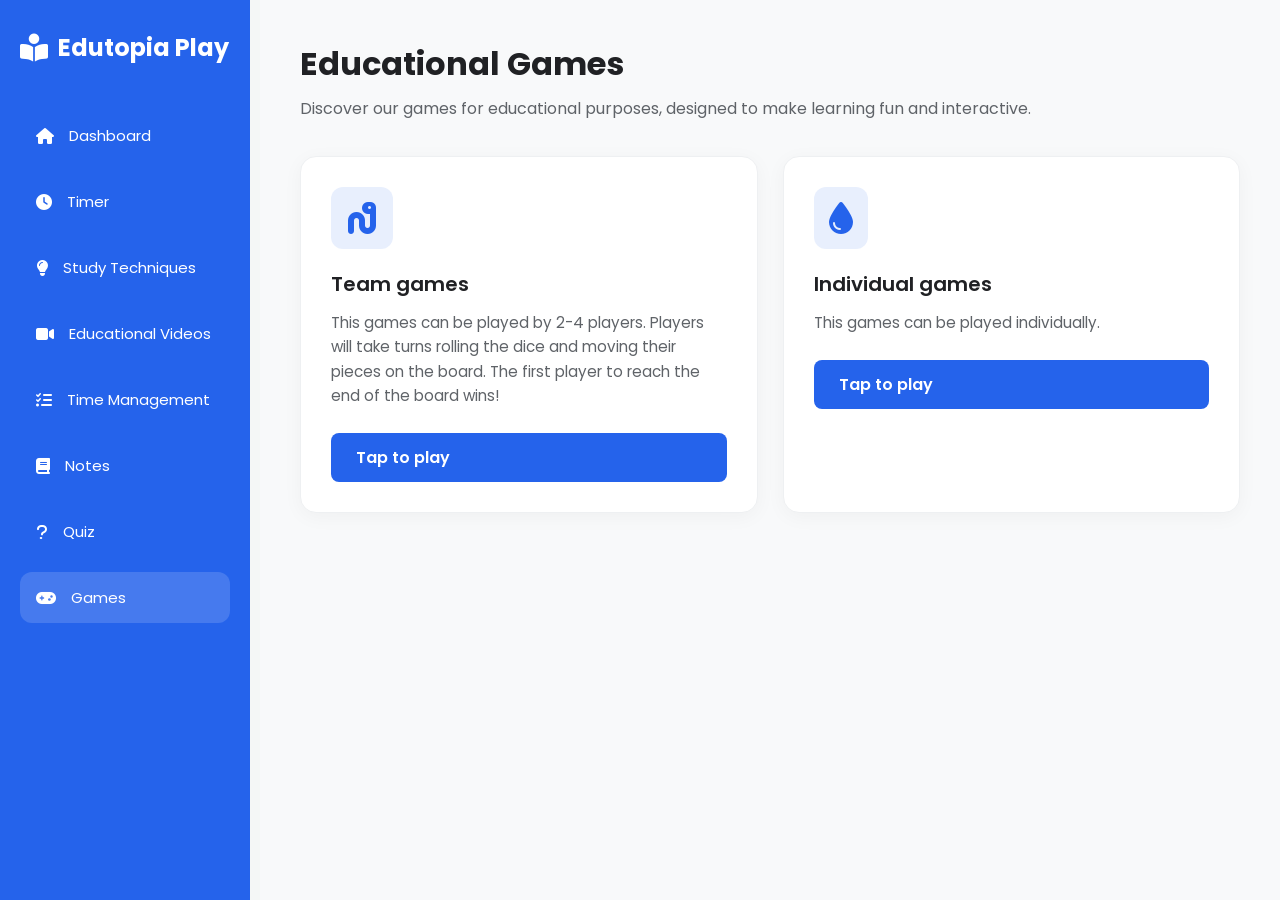
==== game.html @ ce18d073 "Add files via upload" ====
<!DOCTYPE html>
<html lang="en">

<head>

    <meta charset="UTF-8">
    <meta name="viewport" content="width=device-width, initial-scale=1.0">

    <title>Edutopia Play | Games</title>

    <link rel="stylesheet" href="game.css">

    <link href="https://fonts.googleapis.com/css2?family=Poppins:wght@300;400;500;600;700&display=swap" rel="stylesheet">

    <link rel="stylesheet"
    href="https://cdnjs.cloudflare.com/ajax/libs/font-awesome/6.5.2/css/all.min.css">

</head>

<body>

<!-- ================= SIDEBAR ================= -->
<div class="sidebar">

    <div class="logo">

        <i class="fa-solid fa-book-open-reader"></i>

        <h2>Edutopia Play</h2>

    </div>

    <ul>

        <li>
            <a href="dashboard.html">
                <i class="fa-solid fa-house"></i>
                <span>Dashboard</span>
            </a>
        </li>

        <li>
            <a href="timer.html">
                <i class="fa-solid fa-clock"></i>
                <span>Timer</span>
            </a>
        </li>

        <li>
            <a href="techniques.html">
                <i class="fa-solid fa-lightbulb"></i>
                <span>Study Techniques</span>
            </a>
        </li>

        <li>
            <a href="videos.html">
                <i class="fa-solid fa-video"></i>
                <span>Educational Videos</span>
            </a>
        </li>

        <li>
            <a href="todolist.html">
                <i class="fa-solid fa-list-check"></i>
                <span>Time Management</span>
            </a>
        </li>

        <li>
            <a href="notes.html">
                <i class="fa-solid fa-book"></i>
                <span>Notes</span>
            </a>
        </li>

        <li>
            <a href="quizizz.html">
                <i class="fa-solid fa-question"></i>
                <span>Quiz</span>
            </a>
        </li>

        <li class="active">
            <a href="game.html">
                <i class="fa-solid fa-gamepad"></i>
                <span>Games</span>
            </a>
        </li>

    </ul>

</div>

<!-- ================= MAIN ================= -->

<div class="main">

    <div class="header">

        <h1>Educational Games</h1>

        <p>
            Discover our games for educational purposes, designed to make learning fun and interactive.

        </p>

    </div>

    <div class="technique-grid">

        <!-- Team -->

        <div class="tech-card">

            <i class="fa-solid fa-worm"></i>

            <h2>Team games</h2>

            <p>
                This games can be played by 2-4 players. Players will take turns rolling the dice and moving their pieces on the board. 
                The first player to reach the end of the board wins!
            </p>

            <a href="teamgame.html" class="tech-card">

                <h3>Tap to play</h3>

            </a>

        </div>

        <div class="technique-grid">

        <!-- Individual -->

        <div class="tech-card">

            <i class="fa-solid fa-droplet"></i>

            <h2>Individual games</h2>

            <p>
                This games can be played individually.
            </p>

            <a href="individual.html" class="tech-card">

                <h3>Tap to play</h3>

            </a>

        </div>
</div>

</body>

</html>
---- game.css ----
/* ================= TETAPAN UMUM ================= */
* {
    margin: 0;
    padding: 0;
    box-sizing: border-box;
    font-family: 'Poppins', sans-serif;
}

body {
    background-color: #f4f7f6;
    color: #333;
    display: flex;
    min-height: 100vh;
}

/* ================= SIDEBAR ================= */
.sidebar{
    position:fixed;
    left:0;
    top:0;

    width:250px;
    height:100vh;

    background:#2563EB;
    color:white;

    padding:30px 20px;
}

.logo{
    display:flex;
    align-items:center;
    gap:10px;
    margin-bottom:45px;
}

.logo i{
    font-size:28px;
}

.logo h2{
    font-size:24px;
}

.sidebar ul{
    list-style:none;
}

.sidebar li{
    margin-bottom:15px;
}

.sidebar a{
    display:flex;
    align-items:center;
    gap:15px;

    color:white;
    text-decoration:none;

    padding:14px 16px;

    border-radius:12px;

    transition:.3s;
}

.sidebar a:hover,
.sidebar .active a{
    background:rgba(255,255,255,.15);
}

.sidebar span{
    font-size:15px;
}

/* ================= BAHAGIAN UTAMA (MAIN CONTENT) ================= */
.main {
    margin-left: 260px;
    flex: 1;
    padding: 40px;
    background-color: #f8f9fa;
}

.header {
    margin-bottom: 35px;
}

.header h1 {
    font-size: 2rem;
    color: #202124;
    font-weight: 700;
    margin-bottom: 8px;
}

.header p {
    color: #5f6368;
    font-size: 1rem;
}

/* ================= GRID & KAD KANDUNGAN ================= */
.technique-grid {
    display: grid;
    grid-template-columns: repeat(auto-fit, minmax(300px, 1fr));
    gap: 25px;
}

.tech-card {
    background-color: #ffffff;
    border-radius: 16px;
    padding: 30px;
    box-shadow: 0 4px 20px rgba(0, 0, 0, 0.04);
    transition: transform 0.3s ease, box-shadow 0.3s ease;
    display: flex;
    flex-direction: column;
    align-items: flex-start;
    border: 1px solid #eef0f2;
}

.tech-card:hover {
    transform: translateY(-5px);
    box-shadow: 0 8px 25px rgba(0, 0, 0, 0.08);
}

.tech-card > i {
    font-size: 2rem;
    color: #2563EB;
    background-color: rgba(37, 99, 235, 0.1);
    padding: 15px;
    border-radius: 12px;
    margin-bottom: 20px;
}

.tech-card h2 {
    font-size: 1.25rem;
    color: #202124;
    font-weight: 600;
    margin-bottom: 12px;
}

.tech-card p {
    color: #5f6368;
    font-size: 0.95rem;
    line-height: 1.6;
    margin-bottom: 25px;
}

/* Pautan Butang 'Tap to play' */
a.tech-card {
    text-decoration: none;
    background-color: #2563EB;
    color: white;
    padding: 12px 25px;
    border-radius: 8px;
    font-weight: 500;
    align-self: stretch;
    text-align: center;
    box-shadow: none;
    border: none;
    transition: background-color 0.2s ease;
}

a.tech-card:hover {
    background-color: #1d4ed8;
    transform: none;
}

a.tech-card h3 {
    font-size: 1rem;
    font-weight: 600;
    color: #ffffff;
    margin: 0;
}

/* ================= RESPENSIF (MOBILE) ================= */
@media (max-width: 768px) {
    .sidebar {
        width: 70px;
        padding: 15px 0;
    }
    
    .sidebar .logo h2,
    .sidebar ul li a span {
        display: none;
    }

    .sidebar .logo {
        padding: 0 0 20px 0;
        justify-content: center;
    }

    .sidebar ul li a {
        justify-content: center;
        padding: 15px;
    }

    .sidebar ul li.active a {
        border-left: none;
        border-bottom: 4px solid #ffffff;
    }

    .main {
        margin-left: 70px;
        padding: 20px;
    }
}
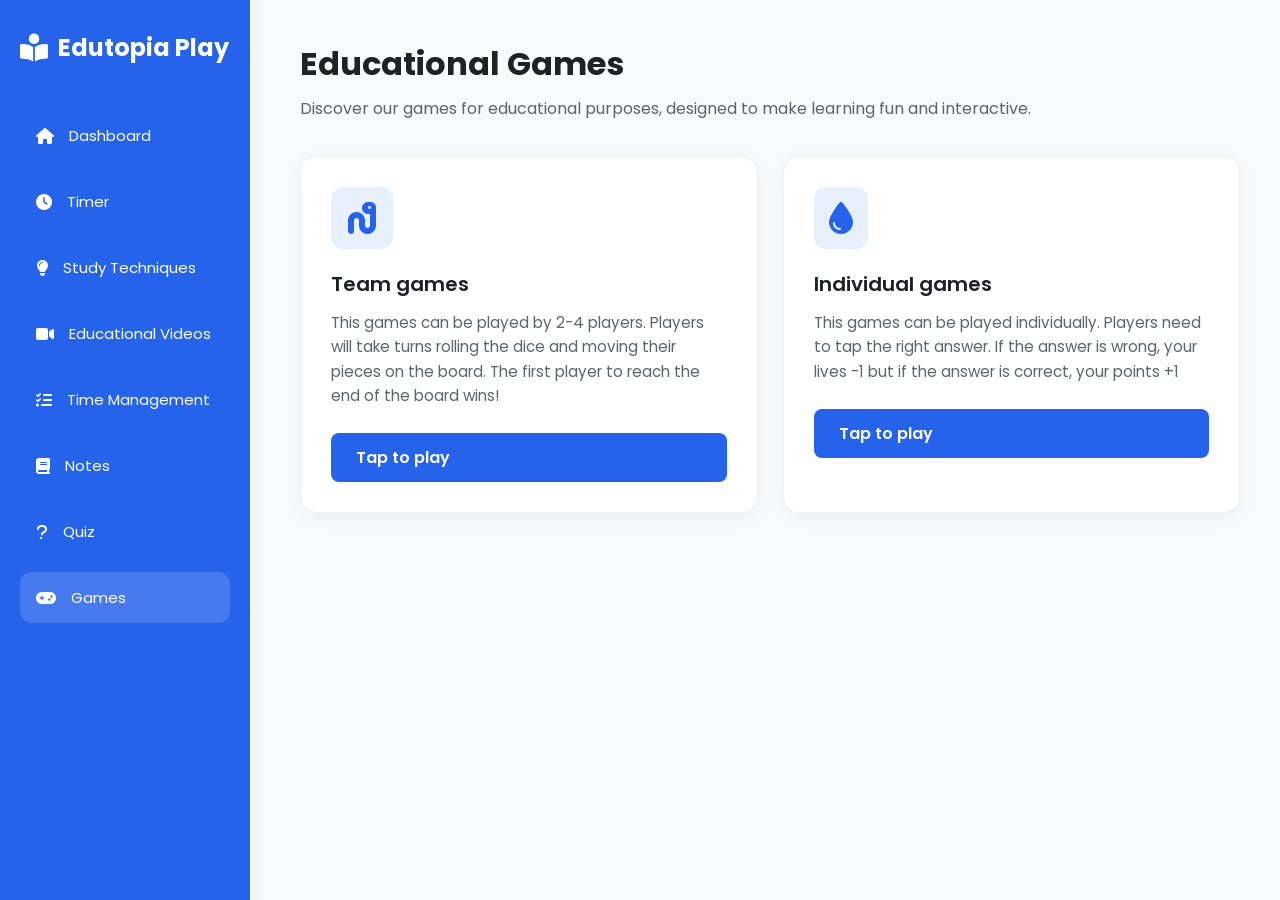
==== commit 1d90cf40: "Update game.html" ====
--- a/game.html
+++ b/game.html
@@ -141,7 +141,8 @@
             <h2>Individual games</h2>
 
             <p>
-                This games can be played individually.
+                This games can be played individually. Players need to tap the right answer. 
+                If the answer is wrong, your lives -1 but if the answer is correct, your points +1
             </p>
 
             <a href="individual.html" class="tech-card">
@@ -155,4 +156,4 @@
 
 </body>
 
-</html>+</html>
